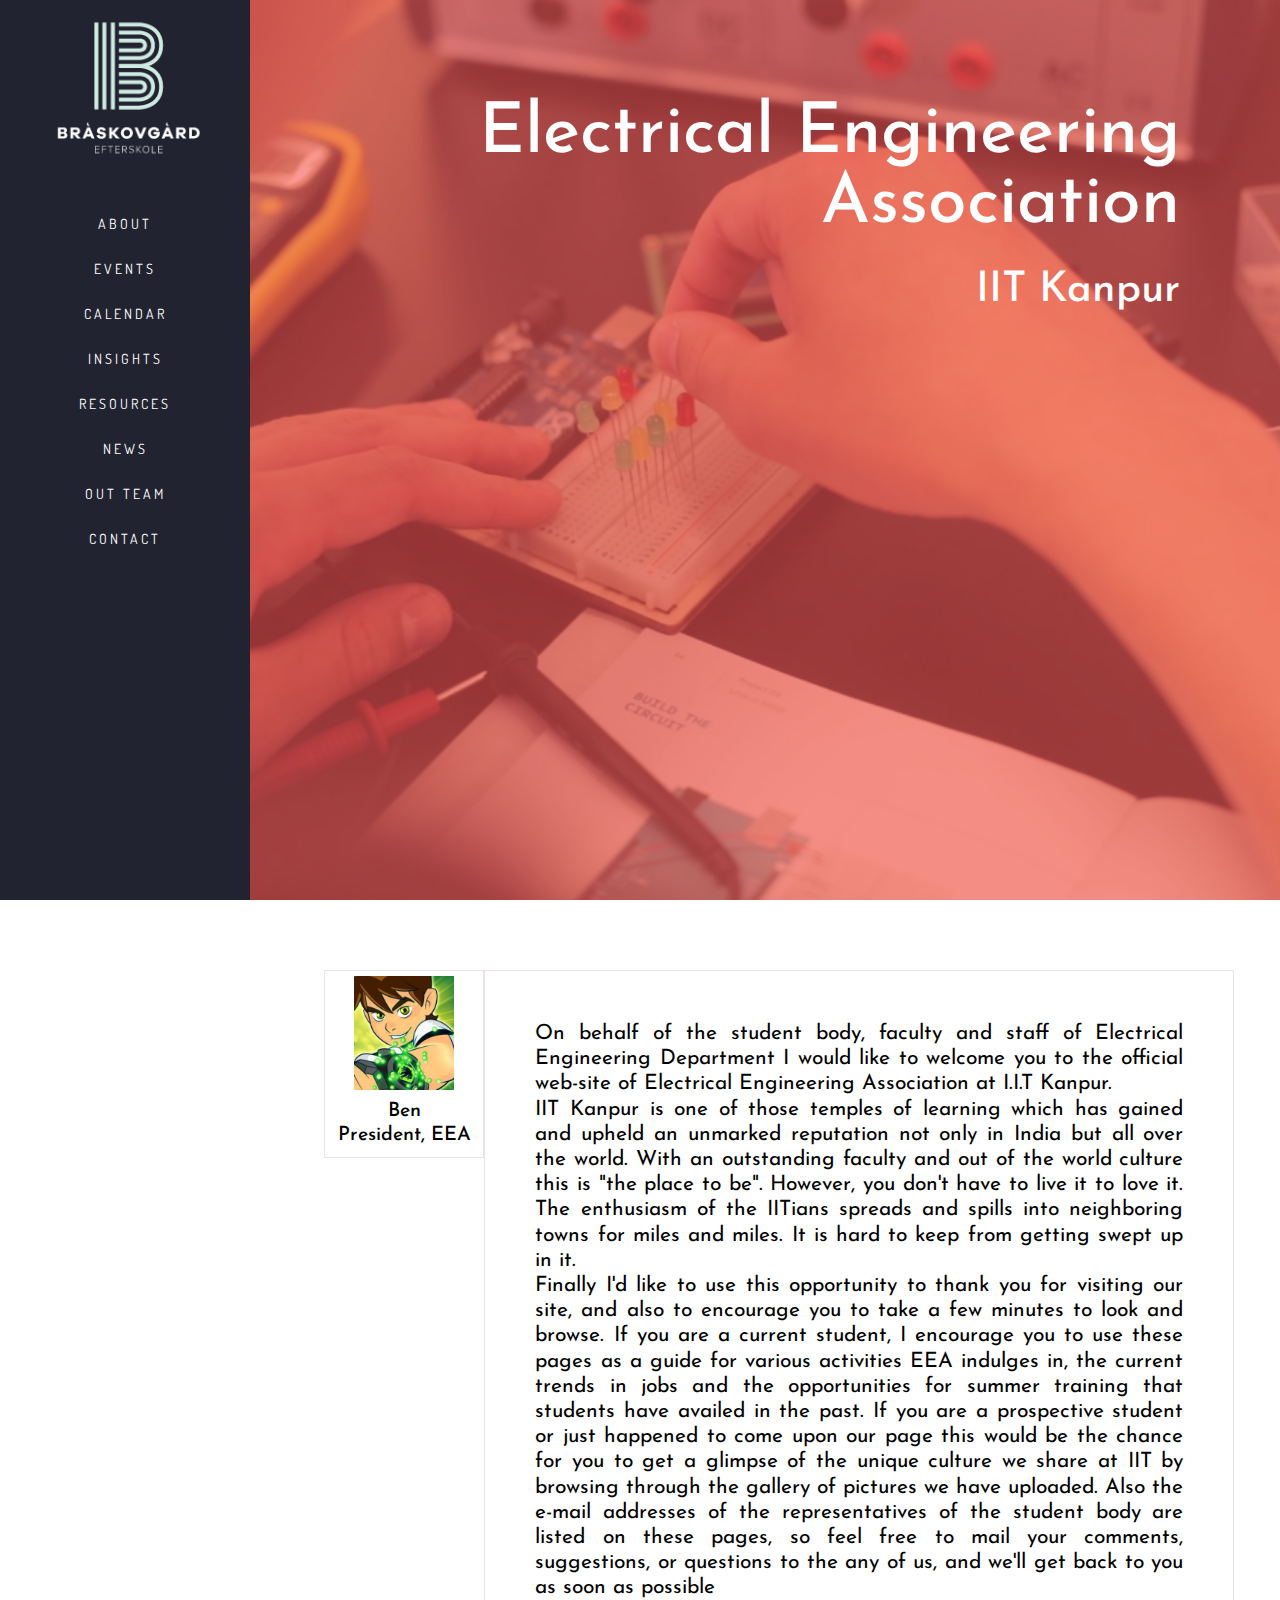
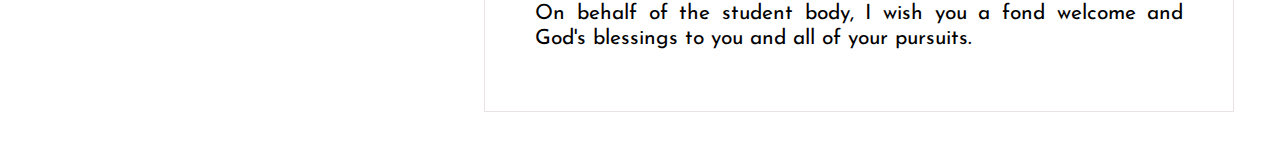
==== index.html @ 2f572ac9 "New files added" ====
<!DOCTYPE html>
<html lang="en">
  <head>
    <meta http-equiv="Content-Type" content="text/html; charset=UTF-8">
    <meta name="description" content="">
    <meta http-equiv="X-UA-Compatible" content="IE=edge">
    <meta name="viewport" content="width=device-width, initial-scale=1">
    <title>Our Menu Page</title>
    <!--Google Fonts-->
    <link type="text/css" rel="stylesheet" href="http://fast.fonts.net/cssapi/b05b73ef-62d8-41d9-941d-861fa89080ea.css"/>
    <link href='https://fonts.googleapis.com/css?family=PT+Sans+Narrow' rel='stylesheet' type='text/css'>
    <link href='https://fonts.googleapis.com/css?family=Nobile' rel='stylesheet' type='text/css'>
    <link href='https://fonts.googleapis.com/css?family=Ubuntu:300|Open+Sans' rel='stylesheet' type='text/css'>
    <link href='https://fonts.googleapis.com/css?family=Dosis:500' rel='stylesheet' type='text/css'>
    <link href="https://fonts.googleapis.com/css?family=Josefin+Sans" rel="stylesheet">
	  <link rel="stylesheet" href="css/bootstrap.min.css">
    <link rel="stylesheet" href="css/bootstrap-theme.min.css">
	  <link rel="stylesheet" href="css/style.css">
  </head>
<body>

<div class="container">
  <div class="row" id="mainrow">
    <div class="col-md-2 col-sm-1 col-xs-1 maincol">
      <div id="desktop-nav-wrap">
        <div id="desktop-nav">
          <div id="logo-div">
            <img src="img/logo.png"/>
          </div>
          <div id="desktop-navigation">
            <ul>
              <li><a href="#">About</a></li>
              <li><a href="#">Events</a></li>
              <li><a href="#">Calendar</a></li>
              <li><a href="#">Insights</a></li>
              <li><a href="#">Resources</a></li>
              <li><a href="#">News</a></li>
              <li><a href="#">Out Team</a></li>
              <li><a href="#">Contact</a></li>
            </ul>
          </div>
        </div>
        <div id="mobile-nav">
        </div>
      </div>
    </div>
    <div class="col-md-10 col-sm-11 col-xs-11 maincol">
      <div id="right-content">
        <div class="full-width-div" id="right-back">
          <div class="full-width-div" id="right-back-cover">
            <h1>Electrical<br class="visible-xs visible-sm"/> Engineering<br/> Association</h1>
            <h2>IIT Kanpur</h2>
          </div>
        </div>
        <div class="full-width-div row" id="right-message">
          <div class="col-md-2 col-sm-3 col-xs-12 right-message-col">
            <div class="full-width-div" id="president-details">
              <img src="img/president.jpg"/>
              <h3>Ben<br/>President, EEA</h3>
            </div>
          </div>
          <div class="col-md-10 col-sm-9 col-xs-12 right-message-col">
            <div class="full-width-div" id="president-message">
              <p>
                On behalf of the student body, faculty and staff of Electrical Engineering Department I would like to welcome you to the official web-site of Electrical Engineering Association at I.I.T Kanpur.
                <br/>IIT Kanpur is one of those temples of learning which has gained and upheld an unmarked reputation not only in India but all over the world. With an outstanding faculty and out of the world culture this is "the place to be". However, you don't have to live it to love it. The enthusiasm of the IITians spreads and spills into neighboring towns for miles and miles. It is hard to keep from getting swept up in it.
                <br/>Finally I'd like to use this opportunity to thank you for visiting our site, and also to encourage you to take a few minutes to look and browse. If you are a current student, I encourage you to use these pages as a guide for various activities EEA indulges in, the current trends in jobs and the opportunities for summer training that students have availed in the past. If you are a prospective student or just happened to come upon our page this would be the chance for you to get a glimpse of the unique culture we share at IIT by browsing through the gallery of pictures we have uploaded. Also the e-mail addresses of the representatives of the student body are listed on these pages, so feel free to mail your comments, suggestions, or questions to the any of us, and we'll get back to you as soon as possible
                <br/>On behalf of the student body, I wish you a fond welcome and God's blessings to you and all of your pursuits.
              </p>
            </div>
          </div>
        </div>
      </div>
    </div>
  </div><!--end of row-->
</div><!--end of container-->

    <script type="text/javascript" src="js/jquery-2.1.4.min.js"></script>
    <script type="text/javascript" src="js/bootstrap.min.js"></script>
  </body>
</html>
---- css/style.css ----
@import 'navbar-fixed-side';

*{
  margin:0;
  padding:0;
  box-sizing:border-box;
}
div.full-width-div{
  width:100%;
  margin:0;
  padding:0;
}
.container{
  width:100%;
  margin:0;
  padding:0;
}
div#mainrow{
  width:100%;
  margin:0;
  padding:0;
  display:flex;
}
div#right-content{
  margin:0;
  padding:0;
  width:100%;
}
div.maincol{
  margin:0;
  padding:0;
}
div#desktop-nav-wrap{
  height:100%;
  position:relative;
}
div#desktop-nav-wrap>div#desktop-nav{
  height:100vh;
  position:fixed;
  width:200px;
  top:0;
  left:0;
  background-color:#212331;
  z-index:10;
}
div#desktop-nav-wrap>div#mobile-nav{
  height:100vh;
  position:fixed;
  width:65px;
  top:0;
  left:0;
  background-color:#212331;
  z-index:10;
  visibility:hidden;
}
@media (max-width:991px){
  div#desktop-nav-wrap>div#desktop-nav{
    left:-260px;
  }
  div#desktop-nav-wrap>div#mobile-nav{
    visibility:visible;
  }
}
@media (min-width:768px){
  div#desktop-nav-wrap>div#mobile-nav{
    width:85px;
  }
}
@media (min-width:1150px){
  div#desktop-nav-wrap>div#desktop-nav{
    width:250px;
  }
}
div#logo-div{
  width:100%;
}
div#logo-div>img{
  display:block;
  width:100%;
}
div#desktop-navigation{
  width:100%;
  margin:0;
  padding:0;
}
div#desktop-navigation>ul{
  width:100%;
  margin:0;
  padding:0;
  margin-top:30px;
}
div#desktop-navigation>ul>li{
  width:100%;
  margin:0;
  padding:0;
  list-style-type:none;
}
div#desktop-navigation>ul>li>a{
  width:100%;
  margin:0;
  padding:0;
  color:white;
  font-family:'Dosis';
  text-transform:uppercase;
  text-align:center;
  letter-spacing:3px;
  line-height:45px;
  display:block;
  font-size:1em;
}
div#desktop-navigation>ul>li>a:hover,div#desktop-navigation>ul>li>a:visited{
  text-decoration:none;
  background-color:#323445;
}
div#right-back{
  height:100vh;
  background-image:url('../img/rightback.png');
  background-position:center;
  background-repeat:no-repeat;
  background-size:cover;
}
div#right-back-cover{
  height:100%;
  background-color:rgba(247,85,88,0.6);
}
div#right-back-cover>h1{
  margin:0;
  padding:0;
  color:white;
  text-align:right;
  font-family: 'Josefin Sans', sans-serif;
  font-size:5em;
  padding-top:100px;
  padding-right:100px;
  line-height:1em;
}
div#right-back-cover>h2{
  margin:0;
  padding:0;
  color:white;
  text-align:right;
  font-family: 'Josefin Sans', sans-serif;
  font-size:3em;
  padding-top:30px;
  padding-right:100px;
  line-height:1em;
}
@media (max-width:768px){
  div#right-back-cover>h1{
    text-align:center;
    font-size:3em;
    padding:0;
    padding-top:100px;
  }
  div#right-back-cover>h2{
    text-align:center;
    font-size:2em;
    padding:0;
    padding-top:30px;
  }
}
div#right-message{
  width:96%;
  margin-left:auto;
  margin-right:auto;
  margin-top:70px;
}
@media (min-width:992px){
  div#right-message{
    width:85%;
    margin-right:40px;
  }
}
div.right-message-col{
  margin:0;
  padding:0;
}
div#president-details{
  width:160px;
  margin:0;
  border:1px solid #eae3e3;
  /*box-shadow:0 0 10px rgba(0,0,0,0.5);*/
  float:right;
}
@media (max-width:768px){
  div#president-details{
    width:160px;
    margin:0;
    border:1px solid #eae3e3;
    /*box-shadow:0 0 10px rgba(0,0,0,0.5);*/
    float:none;
    margin-left:auto;
    margin-right:auto;
  }
}
div#president-details>img{
  width:100px;
  margin:0;
  padding:0;
  margin-left:auto;
  margin-right:auto;
  display:block;
  margin-top:5px;
}
div#president-details>h3{
  margin:0;
  padding:0;
  color:black;
  font-family:'Josefin Sans',sans-serif;
  font-size:1.4em;
  line-height:1.2em;
  margin-top:10px;
  max-width:800px;
  text-align:center;
  margin-bottom:10px;
}
div#president-message>p{
  width:100%;
  margin:0;
  padding:50px 50px 60px 50px;
  color:black;
  text-align:justify;
  font-family:'Josefin Sans',sans-serif;
  font-size:1.5em;
  line-height:1.2em;
  margin-left:auto;
  margin-right:auto;
  max-width:750px;
  border:1px solid #eae3e3;
  /*box-shadow:0 0 10px rgba(0,0,0,0.5);*/
  margin-bottom:40px;
  float:left;
}
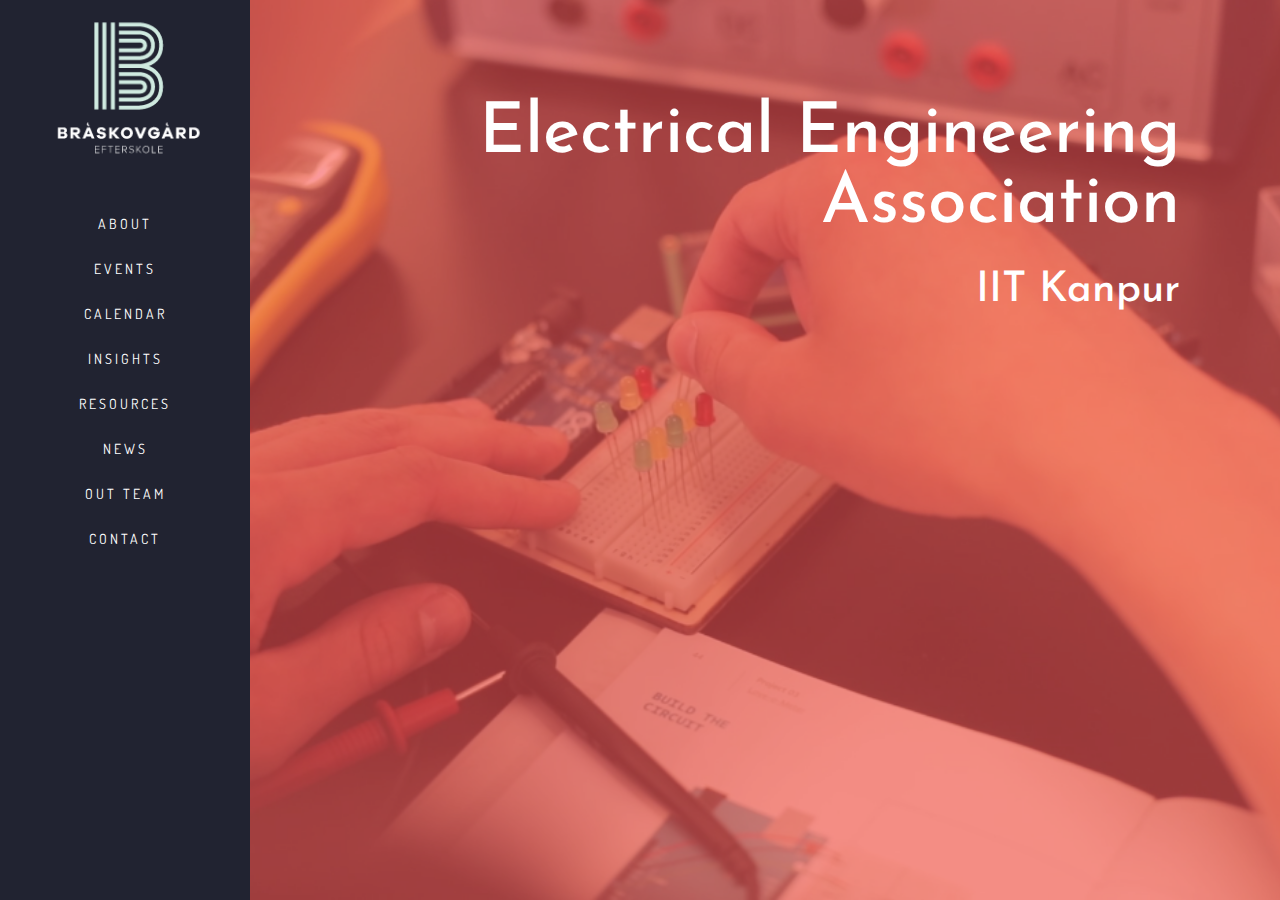
==== commit 9037406d: "Added new Files" ====
--- a/index.html
+++ b/index.html
@@ -1,66 +1,73 @@
 <!DOCTYPE html>
-<html lang="en">
-  <head>
-    <meta http-equiv="Content-Type" content="text/html; charset=UTF-8">
-    <meta name="description" content="">
-    <meta http-equiv="X-UA-Compatible" content="IE=edge">
-    <meta name="viewport" content="width=device-width, initial-scale=1">
-    <title>Our Menu Page</title>
-    <!--Google Fonts-->
-    <link type="text/css" rel="stylesheet" href="http://fast.fonts.net/cssapi/b05b73ef-62d8-41d9-941d-861fa89080ea.css"/>
-    <link href='https://fonts.googleapis.com/css?family=PT+Sans+Narrow' rel='stylesheet' type='text/css'>
-    <link href='https://fonts.googleapis.com/css?family=Nobile' rel='stylesheet' type='text/css'>
-    <link href='https://fonts.googleapis.com/css?family=Ubuntu:300|Open+Sans' rel='stylesheet' type='text/css'>
-    <link href='https://fonts.googleapis.com/css?family=Dosis:500' rel='stylesheet' type='text/css'>
-    <link href="https://fonts.googleapis.com/css?family=Josefin+Sans" rel="stylesheet">
-	  <link rel="stylesheet" href="css/bootstrap.min.css">
-    <link rel="stylesheet" href="css/bootstrap-theme.min.css">
-	  <link rel="stylesheet" href="css/style.css">
-  </head>
-<body>
+<html>
+<head>
+  <meta http-equiv="Content-Type" content="text/html; charset=UTF-8">
+  <meta name="description" content="">
+  <meta http-equiv="X-UA-Compatible" content="IE=edge">
+  <meta name="viewport" content="width=device-width, initial-scale=1, user-scalable=no">
+  <title>EEA | IIT Kanpur</title>
+  <!--Google Fonts-->
+  <!-- <link type="text/css" rel="stylesheet" href="http://fast.fonts.net/cssapi/b05b73ef-62d8-41d9-941d-861fa89080ea.css"/> -->
+  <!-- <link href='https://fonts.googleapis.com/css?family=PT+Sans+Narrow' rel='stylesheet' type='text/css'> -->
+  <!-- <link href='https://fonts.googleapis.com/css?family=Nobile' rel='stylesheet' type='text/css'> -->
+  <!-- <link href='https://fonts.googleapis.com/css?family=Ubuntu:300|Open+Sans' rel='stylesheet' type='text/css'> -->
+  <link href='https://fonts.googleapis.com/css?family=Dosis:500' rel='stylesheet' type='text/css'>
+  <link href="https://fonts.googleapis.com/css?family=Josefin+Sans" rel="stylesheet">
+  <link rel="stylesheet" href="css/bootstrap.min.css">
+  <link rel="stylesheet" href="css/style.css">
 
-<div class="container">
-  <div class="row" id="mainrow">
-    <div class="col-md-2 col-sm-1 col-xs-1 maincol">
-      <div id="desktop-nav-wrap">
-        <div id="desktop-nav">
-          <div id="logo-div">
-            <img src="img/logo.png"/>
-          </div>
-          <div id="desktop-navigation">
-            <ul>
-              <li><a href="#">About</a></li>
-              <li><a href="#">Events</a></li>
-              <li><a href="#">Calendar</a></li>
-              <li><a href="#">Insights</a></li>
-              <li><a href="#">Resources</a></li>
-              <li><a href="#">News</a></li>
-              <li><a href="#">Out Team</a></li>
-              <li><a href="#">Contact</a></li>
-            </ul>
-          </div>
+</head>
+<body class="sidebar-mini">
+
+<div class="wrapper">
+
+  <aside class="main-sidebar">
+    <section class="sidebar">
+      <section class="desktop-nav">
+        <div id="logo-div">
+          <a href="index.html"><img src="img/logo.png"/></a>
         </div>
-        <div id="mobile-nav">
+        <div id="desktop-navigation">
+          <ul>
+            <li><a href="about.html">About</a></li>
+            <li><a href="events.html">Events</a></li>
+            <li><a href="calendar.html">Calendar</a></li>
+            <li><a href="insights.html">Insights</a></li>
+            <li><a href="resources.html">Resources</a></li>
+            <li><a href="news.html">News</a></li>
+            <li><a href="team.html">Out Team</a></li>
+            <li><a href="contact.html">Contact</a></li>
+          </ul>
         </div>
-      </div>
-    </div>
-    <div class="col-md-10 col-sm-11 col-xs-11 maincol">
+      </section>
+      <section class="mobile-nav">
+        <div id="nav-icon">
+          <span></span>
+          <span></span>
+          <span></span>
+        </div>
+      </section>
+    </section>
+  </aside>
+
+  <div class="content-wrapper">
+    <section class="content">
       <div id="right-content">
-        <div class="full-width-div" id="right-back">
-          <div class="full-width-div" id="right-back-cover">
+        <div id="right-back">
+          <div id="right-back-cover">
             <h1>Electrical<br class="visible-xs visible-sm"/> Engineering<br/> Association</h1>
             <h2>IIT Kanpur</h2>
           </div>
         </div>
-        <div class="full-width-div row" id="right-message">
+        <div class="row" id="right-message">
           <div class="col-md-2 col-sm-3 col-xs-12 right-message-col">
-            <div class="full-width-div" id="president-details">
+            <div id="president-details">
               <img src="img/president.jpg"/>
               <h3>Ben<br/>President, EEA</h3>
             </div>
           </div>
           <div class="col-md-10 col-sm-9 col-xs-12 right-message-col">
-            <div class="full-width-div" id="president-message">
+            <div id="president-message">
               <p>
                 On behalf of the student body, faculty and staff of Electrical Engineering Department I would like to welcome you to the official web-site of Electrical Engineering Association at I.I.T Kanpur.
                 <br/>IIT Kanpur is one of those temples of learning which has gained and upheld an unmarked reputation not only in India but all over the world. With an outstanding faculty and out of the world culture this is "the place to be". However, you don't have to live it to love it. The enthusiasm of the IITians spreads and spills into neighboring towns for miles and miles. It is hard to keep from getting swept up in it.
@@ -71,11 +78,16 @@
           </div>
         </div>
       </div>
-    </div>
-  </div><!--end of row-->
-</div><!--end of container-->
+    </section>
 
-    <script type="text/javascript" src="js/jquery-2.1.4.min.js"></script>
-    <script type="text/javascript" src="js/bootstrap.min.js"></script>
-  </body>
+  </div>
+
+</div>
+
+<!-- jQuery 2.2.3 -->
+<script src="js/jquery-2.2.3.min.js"></script>
+<script src="js/bootstrap.min.js"></script>
+<script src="js/mainscript.js"></script>
+
+</body>
 </html>
--- a/css/style.css
+++ b/css/style.css
@@ -1,49 +1,84 @@
-@import 'navbar-fixed-side';
+@import url(https://fonts.googleapis.com/css?family=Source+Sans+Pro:300,400,600,700,300italic,400italic,600italic);
 
 *{
-  margin:0;
-  padding:0;
   box-sizing:border-box;
 }
-div.full-width-div{
-  width:100%;
-  margin:0;
-  padding:0;
-}
-.container{
-  width:100%;
-  margin:0;
-  padding:0;
-}
-div#mainrow{
-  width:100%;
-  margin:0;
-  padding:0;
-  display:flex;
-}
-div#right-content{
-  margin:0;
-  padding:0;
-  width:100%;
-}
-div.maincol{
-  margin:0;
-  padding:0;
-}
-div#desktop-nav-wrap{
+html,body {
+  height: 100%;
+}
+body {
+  overflow-x: hidden;
+  overflow-y: auto;
+}
+/* Layout */
+.wrapper {
+  height: 100%;
+  position: relative;
+  overflow-x: hidden;
+  overflow-y: auto;
+}
+.wrapper:before,.wrapper:after {
+  content: " ";
+  display: table;
+}
+.wrapper:after {
+  clear: both;
+}
+
+.content-wrapper {
+  -webkit-transition: -webkit-transform 0.3s ease-in-out, margin 0.3s ease-in-out;
+  -moz-transition: -moz-transform 0.3s ease-in-out, margin 0.3s ease-in-out;
+  -o-transition: -o-transform 0.3s ease-in-out, margin 0.3s ease-in-out;
+  transition: transform 0.3s ease-in-out, margin 0.3s ease-in-out;
+  margin-left: 250px;
+  z-index: 820;
+  min-height: 100%;
+  /*background-color: #ecf0f5;*/
+  z-index: 800;
+}
+
+/* Content */
+.content {
+  min-height:100vh;
+  margin:0;
+  padding:0;
+}
+
+.main-sidebar{
+  position: fixed;
+  top: 0;
+  left: 0;
+  padding:0;
+  min-height: 100%;
+  width: 250px;
+  z-index: 810;
+  -webkit-transition: -webkit-transform 0.3s ease-in-out, width 0.3s ease-in-out;
+  -moz-transition: -moz-transform 0.3s ease-in-out, width 0.3s ease-in-out;
+  -o-transition: -o-transform 0.3s ease-in-out, width 0.3s ease-in-out;
+  transition: transform 0.3s ease-in-out, width 0.3s ease-in-out;
+}
+
+.sidebar{
+  width:100%;
+  margin:0;
+  padding:0;
+  height:100vh;
+  background-color:#212331;
+}
+
+.desktop-nav{
   height:100%;
-  position:relative;
-}
-div#desktop-nav-wrap>div#desktop-nav{
-  height:100vh;
   position:fixed;
-  width:200px;
+  width:250px;
   top:0;
   left:0;
   background-color:#212331;
   z-index:10;
-}
-div#desktop-nav-wrap>div#mobile-nav{
+  -webkit-transition: left 0.4s ease-out,padding 0s ease-in-out;
+  -moz-transition: left 0.4s ease-out,padding 0s ease-in-out;
+  transition: left 0.4s ease-out,padding 0s ease-in-out;
+}
+.mobile-nav{
   height:100vh;
   position:fixed;
   width:65px;
@@ -51,30 +86,33 @@
   left:0;
   background-color:#212331;
   z-index:10;
-  visibility:hidden;
-}
-@media (max-width:991px){
-  div#desktop-nav-wrap>div#desktop-nav{
-    left:-260px;
-  }
-  div#desktop-nav-wrap>div#mobile-nav{
-    visibility:visible;
-  }
-}
-@media (min-width:768px){
-  div#desktop-nav-wrap>div#mobile-nav{
-    width:85px;
-  }
-}
-@media (min-width:1150px){
-  div#desktop-nav-wrap>div#desktop-nav{
-    width:250px;
-  }
-}
+  display:none;
+  -webkit-transition: left 0.8s ease-out,padding 0s ease-in-out;
+  -moz-transition: left 0.8s ease-out,padding 0s ease-in-out;
+  transition: left 0.8s ease-out,padding 0s ease-in-out;
+}
+@media (max-width:767px){
+  .content-wrapper{
+    margin-left:60px;
+  }
+  .main-sidebar{
+    width:60px;
+  }
+  .desktop-nav{
+    left:-190px;
+  }
+  .desktop-nav-open{
+    left:60px;
+  }
+  .mobile-nav{
+    display:block;
+  }
+}
+
 div#logo-div{
   width:100%;
 }
-div#logo-div>img{
+div#logo-div img{
   display:block;
   width:100%;
 }
@@ -123,6 +161,9 @@
   height:100%;
   background-color:rgba(247,85,88,0.6);
 }
+div.page-cover#right-back-cover{
+  background-color:rgba(247,85,88,1);
+}
 div#right-back-cover>h1{
   margin:0;
   padding:0;
@@ -145,13 +186,24 @@
   padding-right:100px;
   line-height:1em;
 }
-@media (max-width:768px){
+div.page-cover#right-back-cover>h1{
+  font-size:4em;
+  padding-top:40px;
+}
+div.page-cover#right-back-cover>h2{
+  padding-bottom:40px;
+}
+@media (max-width:767px){
   div#right-back-cover>h1{
     text-align:center;
     font-size:3em;
     padding:0;
     padding-top:100px;
   }
+  div.page-cover#right-back-cover>h1{
+    font-size:3em;
+    padding-top:40px;
+  }
   div#right-back-cover>h2{
     text-align:center;
     font-size:2em;
@@ -160,7 +212,7 @@
   }
 }
 div#right-message{
-  width:96%;
+  width:94%;
   margin-left:auto;
   margin-right:auto;
   margin-top:70px;
@@ -168,7 +220,6 @@
 @media (min-width:992px){
   div#right-message{
     width:85%;
-    margin-right:40px;
   }
 }
 div.right-message-col{
@@ -182,7 +233,7 @@
   /*box-shadow:0 0 10px rgba(0,0,0,0.5);*/
   float:right;
 }
-@media (max-width:768px){
+@media (max-width:767px){
   div#president-details{
     width:160px;
     margin:0;
@@ -226,8 +277,178 @@
   margin-left:auto;
   margin-right:auto;
   max-width:750px;
-  border:1px solid #eae3e3;
+  border:2px solid #eae3e3;
   /*box-shadow:0 0 10px rgba(0,0,0,0.5);*/
   margin-bottom:40px;
   float:left;
 }
+
+#nav-icon{
+  width: 35px;
+  height: 30px;
+  position: relative;
+  margin: 20px auto;
+  -webkit-transform: rotate(0deg);
+  -moz-transform: rotate(0deg);
+  -o-transform: rotate(0deg);
+  transform: rotate(0deg);
+  -webkit-transition: .5s ease-in-out;
+  -moz-transition: .5s ease-in-out;
+  -o-transition: .5s ease-in-out;
+  transition: .5s ease-in-out;
+  cursor: pointer;
+}
+@media (min-width:768px){
+  #nav-icon{
+    width:40px;
+  }
+}
+#nav-icon span{
+  display: block;
+  position: absolute;
+  height: 2px;
+  width: 100%;
+  background: #d3531a;
+  border-radius: 9px;
+  opacity: 1;
+  left: 0;
+  -webkit-transform: rotate(0deg);
+  -moz-transform: rotate(0deg);
+  -o-transform: rotate(0deg);
+  transform: rotate(0deg);
+  -webkit-transition: .25s ease-in-out;
+  -moz-transition: .25s ease-in-out;
+  -o-transition: .25s ease-in-out;
+  transition: .25s ease-in-out;
+}
+
+#nav-icon span:nth-child(1) {
+  top: 0px;
+}
+
+#nav-icon span:nth-child(2) {
+  top: 12px;
+}
+
+#nav-icon span:nth-child(3) {
+  top: 24px;
+}
+
+#nav-icon.open span:nth-child(1) {
+  top: 12px;
+  -webkit-transform: rotate(135deg);
+  -moz-transform: rotate(135deg);
+  -o-transform: rotate(135deg);
+  transform: rotate(135deg);
+}
+
+#nav-icon.open span:nth-child(2) {
+  opacity: 0;
+  left: -60px;
+}
+
+#nav-icon.open span:nth-child(3) {
+  top: 12px;
+  -webkit-transform: rotate(-135deg);
+  -moz-transform: rotate(-135deg);
+  -o-transform: rotate(-135deg);
+  transform: rotate(-135deg);
+}
+
+
+/*---------------------------*/
+/*-------Calendar Page-------*/
+/*---------------------------*/
+#calendar {
+  width:80%;
+  max-width: 900px;
+  margin: 40px auto;
+  border:2px solid #212331;
+}
+.fc-toolbar.fc-header-toolbar{
+  background-color:#212331;
+  color:white;
+  margin:0;
+  padding:15px 10px;
+}
+.fc-left>h2{
+  font-family:'Josefin Sans', sans-serif;
+  font-size:2em;
+}
+.fc th{
+  line-height:35px;
+}
+
+/*---------------------------*/
+/*-------- Blog Page --------*/
+/*---------------------------*/
+.blogrow{
+  display:flex;
+  width:96%;
+  margin:50px auto;
+  padding:0;
+  max-width:900px;
+}
+.blogcol{
+  margin:0;
+  padding:0;
+}
+.blogdetail{
+  padding:15px 15px 15px 0;
+}
+.blogpiccol{
+  width:100%;
+  height:100%;
+  margin:0;
+  padding:15px 0 15px 15px;
+  background-position:center;
+  background-repeat:no-repeat;
+  background-size:cover;
+}
+.picbord{
+  width:100%;
+  height:100%;
+  margin:0;
+  padding:0;
+  border:1px solid rgba(247,85,88,1);
+  border-right:none;
+}
+.blogcontent{
+  border:1px solid rgba(247,85,88,1);
+  border-left:none;
+  padding:15px;
+}
+.blogcontent h2{
+  font-family:'Josefin Sans';
+  margin:0;
+  padding:0;
+  font-size:2.1em;
+  letter-spacing:1px;
+}
+.blogcontent h2 span{
+  font-size:0.65em;
+  letter-spacing:0px;
+}
+.blogcontent p{
+  font-family:'Josefin Sans';
+  margin:0;
+  padding:10px 0;
+  font-size:1.4em;
+}
+.blogcontent a{
+  background-color:rgba(247,85,88,1);
+  /*width:150px;*/
+  text-align:center;
+  margin:10px 0 0 0;
+  padding:0 30px;
+  line-height:50px;
+  display:inline-block;
+  color:white;
+  font-family:'Josefin Sans';
+  font-size:1.25em;
+}
+.blogcontent a i{
+  margin:10px 0 0 0;
+  /*font-size:1.2em;
+  font-weight:lighter;*/
+}
